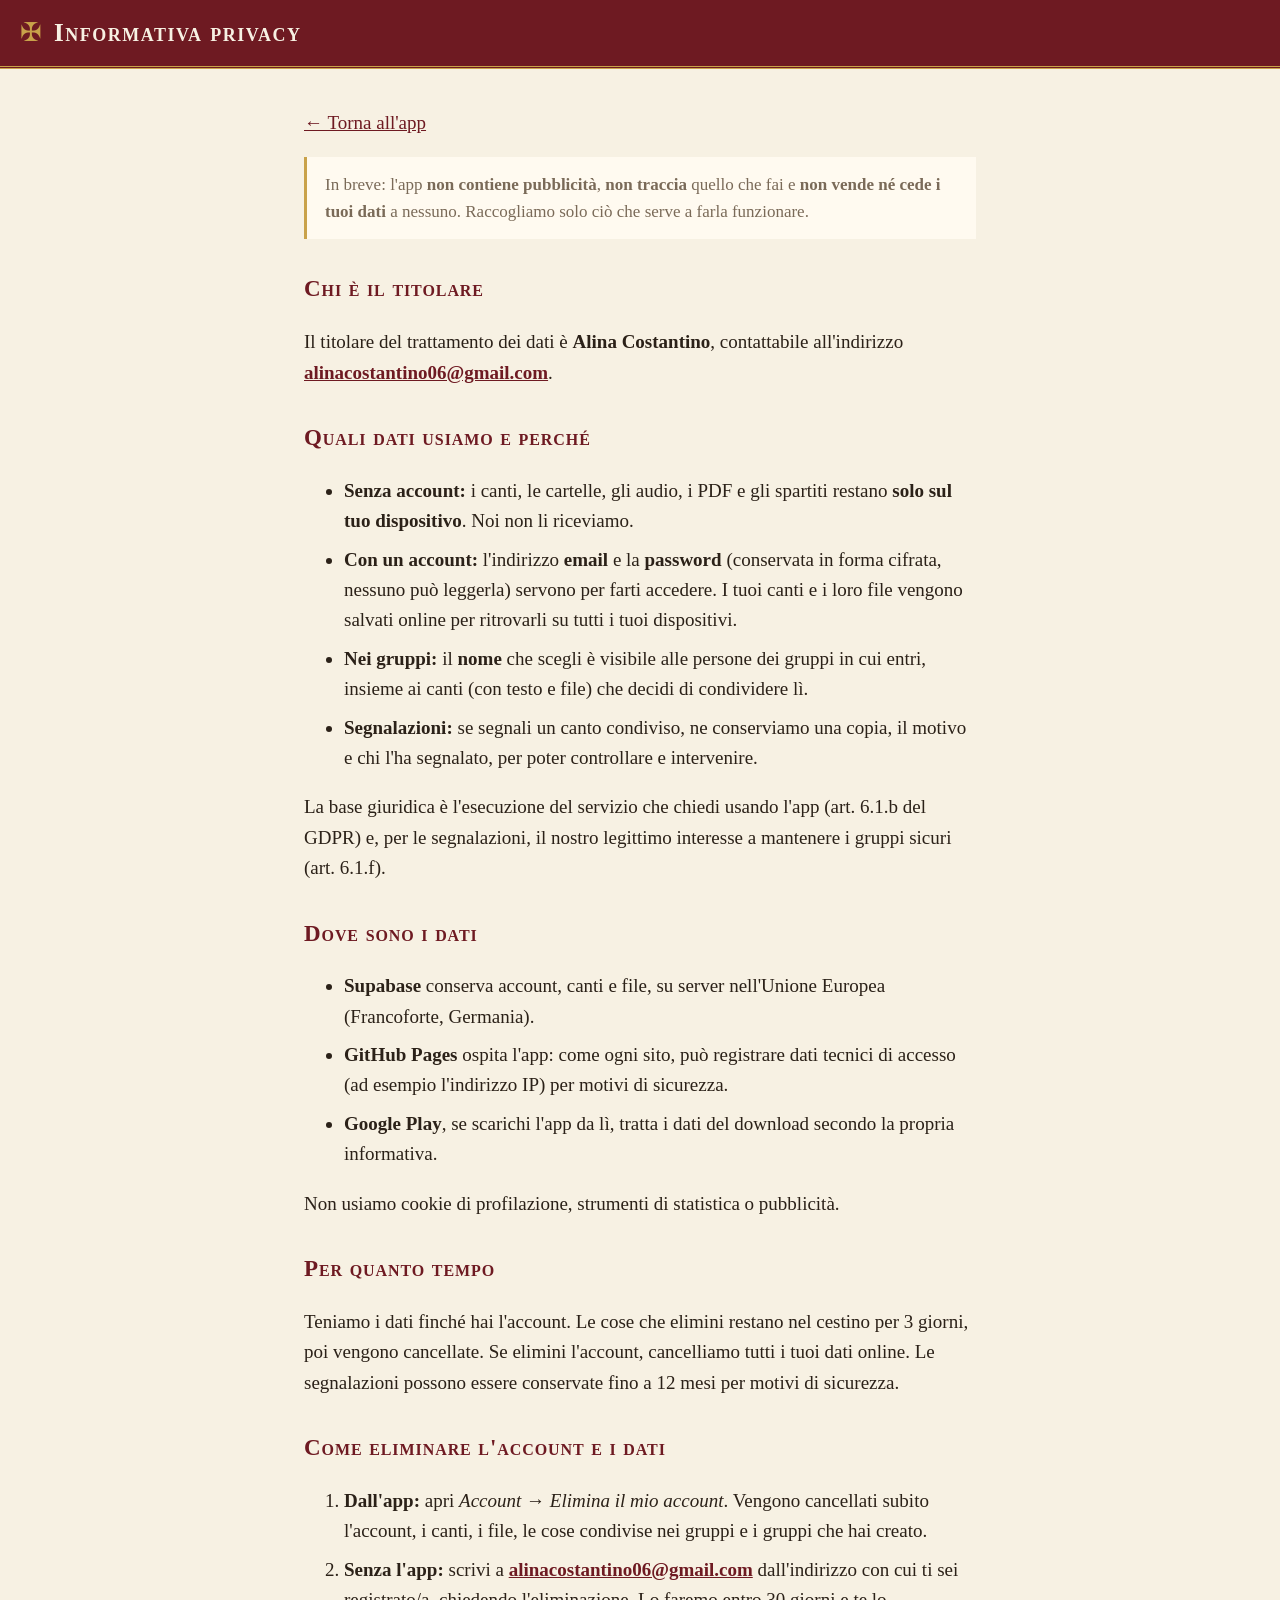
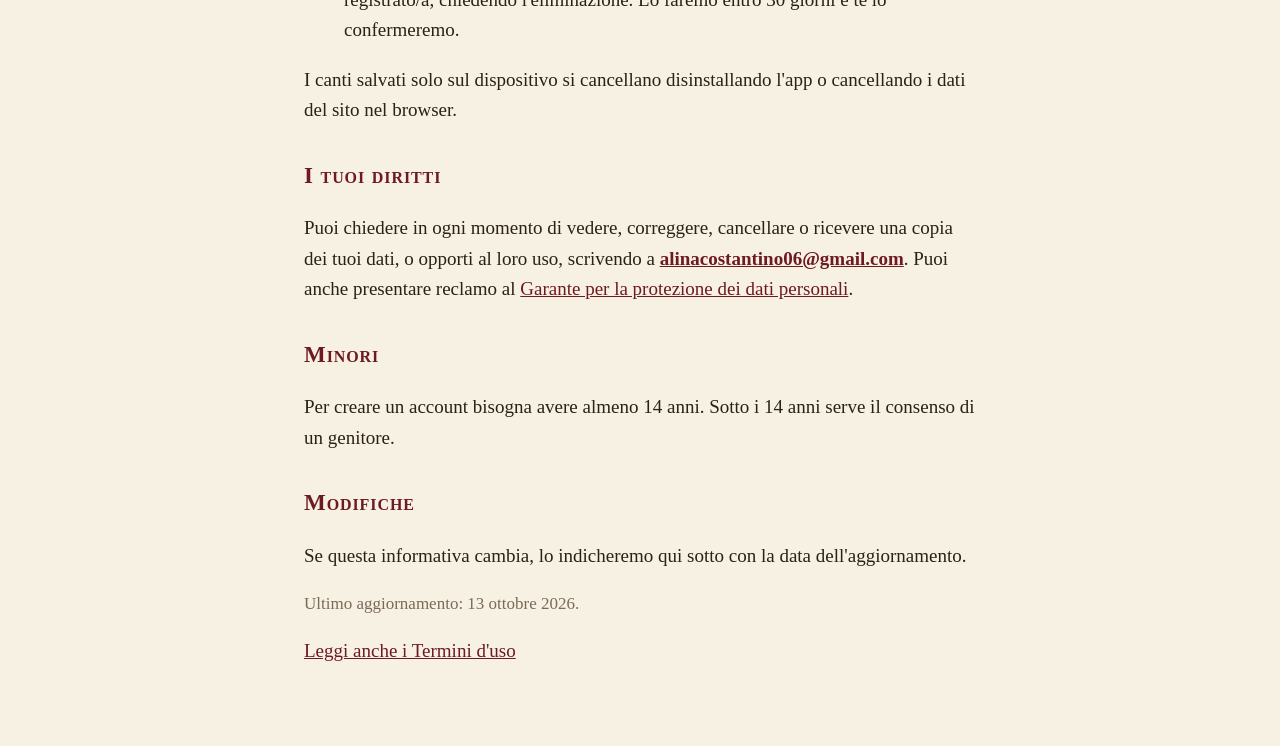
==== privacy.html @ ed324a47 "Add files via upload" ====
<!doctype html>
<html lang="it">
<head>
  <meta charset="utf-8">
  <meta name="viewport" content="width=device-width, initial-scale=1">
  <meta name="theme-color" content="#6e1a22">
  <title>Informativa privacy · Canta con noi</title>
  <link rel="icon" type="image/png" sizes="32x32" href="icons/favicon-32.png">
  <link rel="stylesheet" href="css/style.css">
</head>
<body class="pagina-documento">
  <header class="barra-alta">
    <span class="croce" aria-hidden="true">✠</span>
    <h1>Informativa privacy</h1>
  </header>

  <main class="documento">
    <p><a href="./">← Torna all'app</a></p>

    <!-- MODELLO: da far controllare a un professionista prima della pubblicazione.
 -->

    <p class="nota-cestino">
      In breve: l'app <strong>non contiene pubblicità</strong>, <strong>non traccia</strong> quello che fai
      e <strong>non vende né cede i tuoi dati</strong> a nessuno. Raccogliamo solo ciò che serve a farla funzionare.
    </p>

    <h2>Chi è il titolare</h2>
    <p>
      Il titolare del trattamento dei dati è <strong>Alina Costantino</strong>,
      contattabile all'indirizzo <strong><a href="mailto:alinacostantino06@gmail.com">alinacostantino06@gmail.com</a></strong>.
    </p>

    <h2>Quali dati usiamo e perché</h2>
    <ul>
      <li><strong>Senza account:</strong> i canti, le cartelle, gli audio, i PDF e gli spartiti restano
        <strong>solo sul tuo dispositivo</strong>. Noi non li riceviamo.</li>
      <li><strong>Con un account:</strong> l'indirizzo <strong>email</strong> e la <strong>password</strong>
        (conservata in forma cifrata, nessuno può leggerla) servono per farti accedere. I tuoi canti e i loro file
        vengono salvati online per ritrovarli su tutti i tuoi dispositivi.</li>
      <li><strong>Nei gruppi:</strong> il <strong>nome</strong> che scegli è visibile alle persone dei gruppi in cui entri,
        insieme ai canti (con testo e file) che decidi di condividere lì.</li>
      <li><strong>Segnalazioni:</strong> se segnali un canto condiviso, ne conserviamo una copia, il motivo e chi l'ha
        segnalato, per poter controllare e intervenire.</li>
    </ul>
    <p>
      La base giuridica è l'esecuzione del servizio che chiedi usando l'app (art. 6.1.b del GDPR) e, per le
      segnalazioni, il nostro legittimo interesse a mantenere i gruppi sicuri (art. 6.1.f).
    </p>

    <h2>Dove sono i dati</h2>
    <ul>
      <li><strong>Supabase</strong> conserva account, canti e file, su server nell'Unione Europea (Francoforte, Germania).</li>
      <li><strong>GitHub Pages</strong> ospita l'app: come ogni sito, può registrare dati tecnici di accesso
        (ad esempio l'indirizzo IP) per motivi di sicurezza.</li>
      <li><strong>Google Play</strong>, se scarichi l'app da lì, tratta i dati del download secondo la propria informativa.</li>
    </ul>
    <p>Non usiamo cookie di profilazione, strumenti di statistica o pubblicità.</p>

    <h2>Per quanto tempo</h2>
    <p>
      Teniamo i dati finché hai l'account. Le cose che elimini restano nel cestino per 3 giorni, poi vengono
      cancellate. Se elimini l'account, cancelliamo tutti i tuoi dati online. Le segnalazioni possono essere
      conservate fino a 12 mesi per motivi di sicurezza.
    </p>

    <h2 id="elimina">Come eliminare l'account e i dati</h2>
    <ol>
      <li><strong>Dall'app:</strong> apri <em>Account</em> → <em>Elimina il mio account</em>. Vengono cancellati subito
        l'account, i canti, i file, le cose condivise nei gruppi e i gruppi che hai creato.</li>
      <li><strong>Senza l'app:</strong> scrivi a <strong><a href="mailto:alinacostantino06@gmail.com">alinacostantino06@gmail.com</a></strong> dall'indirizzo con cui ti sei
        registrato/a, chiedendo l'eliminazione. Lo faremo entro 30 giorni e te lo confermeremo.</li>
    </ol>
    <p>I canti salvati solo sul dispositivo si cancellano disinstallando l'app o cancellando i dati del sito nel browser.</p>

    <h2>I tuoi diritti</h2>
    <p>
      Puoi chiedere in ogni momento di vedere, correggere, cancellare o ricevere una copia dei tuoi dati, o
      opporti al loro uso, scrivendo a <strong><a href="mailto:alinacostantino06@gmail.com">alinacostantino06@gmail.com</a></strong>. Puoi anche presentare reclamo al
      <a href="https://www.garanteprivacy.it" target="_blank" rel="noopener">Garante per la protezione dei dati personali</a>.
    </p>

    <h2>Minori</h2>
    <p>
      Per creare un account bisogna avere almeno 14 anni. Sotto i 14 anni serve il consenso di un genitore.
    </p>

    <h2>Modifiche</h2>
    <p>Se questa informativa cambia, lo indicheremo qui sotto con la data dell'aggiornamento.</p>
    <p class="dettaglio">Ultimo aggiornamento: 13 ottobre 2026.</p>

    <p><a href="termini.html">Leggi anche i Termini d'uso</a></p>
  </main>
</body>
</html>
---- css/style.css ----
/* =========================================================
   Stile "libretto liturgico": carta avorio, bordeaux e oro,
   caratteri con grazie come in un libro.
   ========================================================= */

/* ---------- Colori e misure di base (modificabili qui) ---------- */
:root {
  --carta: #f7f1e3;        /* sfondo pagina */
  --carta-chiara: #fffaf0; /* campi del modulo */
  --inchiostro: #2b2118;   /* testo */
  --tenue: #7a6a58;        /* testi secondari */
  --bordeaux: #6e1a22;     /* barre e titoli */
  --oro: #c9a24a;          /* decorazioni */
  --rubrica: #a3242b;      /* accordi: il rosso dei libri liturgici */
  --filetto: #dccfb2;      /* linee sottili */
  --titoli: var(--bordeaux); /* titoli ed etichette */
  --pericolo: #a3242b;     /* pulsanti che cancellano */
  --altezza-nav: 74px;

  --font-libro: "Iowan Old Style", "Palatino Linotype", Palatino, "Book Antiqua", Georgia, serif;
  /* Carattere a spaziatura fissa: tiene gli accordi allineati sopra le sillabe */
  --font-canto: "Courier New", Courier, ui-monospace, monospace;

  font-size: 20px; /* testo grande: tutto il resto è in "rem" e scala da qui */
}

/* Tema scuro: si usa se lo sceglie l'interruttore (data-tema="scuro")
   oppure se il telefono è in modalità scura e non è stato scelto "chiaro". */
:root[data-tema="scuro"] {
  --carta: #1c1714;
  --carta-chiara: #26201b;
  --inchiostro: #efe6d6;
  --tenue: #a8998a;
  --bordeaux: #5a141b;
  --oro: #d9b45e;
  --rubrica: #e8a35a;
  --filetto: #3d332b;
  --titoli: var(--oro);
  --pericolo: #9b2c2c;
  color-scheme: dark;
}
@media (prefers-color-scheme: dark) {
  :root:not([data-tema="chiaro"]) {
    --carta: #1c1714;
    --carta-chiara: #26201b;
    --inchiostro: #efe6d6;
    --tenue: #a8998a;
    --bordeaux: #5a141b;
    --oro: #d9b45e;
    --rubrica: #e8a35a;
    --filetto: #3d332b;
    --titoli: var(--oro);
    --pericolo: #9b2c2c;
    color-scheme: dark;
  }
}

* { box-sizing: border-box; }

body {
  margin: 0;
  background: var(--carta);
  color: var(--inchiostro);
  font-family: var(--font-libro);
  line-height: 1.45;
  /* spazio per la barra in basso, così non copre l'ultimo canto */
  padding-bottom: calc(var(--altezza-nav) + env(safe-area-inset-bottom));
}

[hidden] { display: none !important; }

/* ---------- Barra in alto ---------- */
.barra-alta {
  position: sticky;
  top: 0;
  z-index: 10;
  display: flex;
  align-items: center;
  gap: 0.6rem;
  padding: 0.7rem 1rem;
  padding-top: calc(0.7rem + env(safe-area-inset-top));
  background: var(--bordeaux);
  color: #f7f1e3;
  border-bottom: 3px double var(--oro);
}
.croce {
  color: var(--oro);
  font-size: 1.3rem;
}
.barra-alta h1 {
  flex: 1;
  margin: 0;
  font-size: 1.25rem;
  font-weight: 600;
  font-variant: small-caps;
  letter-spacing: 0.06em;
  white-space: nowrap;
  overflow: hidden;
  text-overflow: ellipsis;
}
.btn-icona {
  width: 2.4rem;
  height: 2.4rem;
  border: 1px solid var(--oro);
  border-radius: 50%;
  background: transparent;
  color: var(--oro);
  font-family: var(--font-libro);
  font-size: 1.5rem;
  line-height: 1;
  cursor: pointer;
}
/* Quando c'è il pulsante "indietro", la croce si nasconde per fare spazio */
#btn-indietro:not([hidden]) + .croce { display: none; }

main {
  max-width: 760px;
  margin: 0 auto;
  padding: 1rem 1.2rem;
}

/* ---------- Elenco canti, come l'indice di un libretto ---------- */
.elenco {
  list-style: none;
  margin: 0;
  padding: 0;
}
.elenco .lettera {
  margin: 1.2rem 0 0.2rem;
  color: var(--titoli);
  font-size: 1.4rem;
  font-weight: 700;
  border-bottom: 1px solid var(--oro);
}
.elenco .lettera:first-child { margin-top: 0.2rem; }
.elenco button {
  display: flex;
  align-items: baseline;
  gap: 0.5rem;
  width: 100%;
  padding: 0.85rem 0.2rem;
  border: 0;
  border-bottom: 1px dotted var(--filetto);
  background: none;
  color: var(--inchiostro);
  font: inherit;
  font-size: 1.15rem;
  text-align: left;
  cursor: pointer;
}
.elenco button::after {
  content: "›";
  margin-left: auto;
  color: var(--oro);
  font-size: 1.3rem;
}
.vuoto {
  margin-top: 3rem;
  text-align: center;
  font-style: italic;
  color: var(--tenue);
}

/* ---------- Importazione da PDF ---------- */
.importa { text-align: center; }
.btn-pdf {
  display: inline-block;
  padding: 0.9rem 1.6rem;
  border: 2px solid var(--titoli);
  border-radius: 999px;
  color: var(--titoli);
  font-weight: 700;
  cursor: pointer;
}
.stato-pdf {
  margin: 0.6rem 0 0;
  font-size: 0.85rem;
  font-style: italic;
  color: var(--tenue);
}
.stato-pdf.errore { color: var(--rubrica); font-style: normal; }

.separatore {
  display: flex;
  align-items: center;
  gap: 0.8rem;
  margin: 1.4rem 0;
  color: var(--tenue);
  font-size: 0.8rem;
  font-variant: small-caps;
  letter-spacing: 0.05em;
}
.separatore::before,
.separatore::after {
  content: "";
  flex: 1;
  border-top: 1px solid var(--filetto);
}

/* ---------- Modulo di aggiunta ---------- */
.modulo label {
  display: block;
  margin-bottom: 1rem;
  color: var(--titoli);
  font-variant: small-caps;
  font-weight: 700;
  letter-spacing: 0.04em;
}
.modulo input,
.modulo select,
.modulo textarea {
  display: block;
  width: 100%;
  margin-top: 0.3rem;
  padding: 0.7rem;
  border: 1px solid var(--filetto);
  border-radius: 6px;
  background: var(--carta-chiara);
  color: var(--inchiostro);
  font: inherit;
  font-variant: normal;
  font-weight: normal;
  letter-spacing: normal;
}
.modulo textarea {
  font-family: var(--font-canto);
  font-size: 0.85rem;
}
.btn-grande {
  width: 100%;
  padding: 1rem;
  border: 0;
  border-radius: 6px;
  background: var(--bordeaux);
  color: #f7f1e3;
  font: inherit;
  font-weight: 700;
  font-variant: small-caps;
  letter-spacing: 0.06em;
  box-shadow: inset 0 0 0 2px var(--oro);
  cursor: pointer;
}

/* ---------- Visualizzazione canto ---------- */
.titolo-canto {
  margin: 0.4rem 0 0;
  color: var(--titoli);
  font-size: 1.5rem;
  font-variant: small-caps;
  letter-spacing: 0.04em;
  text-align: center;
}
.fregio {
  margin: 0.2rem 0 1rem;
  color: var(--oro);
  text-align: center;
}
/* Canto CON accordi: carattere a spaziatura fissa e righe che NON vanno a capo,
   altrimenti gli accordi perdono l'allineamento. Il carattere si adatta alla
   larghezza dello schermo e, se una riga è troppo lunga, si scorre di lato. */
.testo-canto.con-accordi {
  font-family: var(--font-canto);
  font-size: clamp(14px, 4.2vw, 1.1rem);
  line-height: 1.35;
  overflow-x: auto;
}
.con-accordi .riga { white-space: pre; min-height: 1.35em; }
/* Accordo + testo sotto restano uniti; tra una coppia e l'altra c'è respiro */
.con-accordi .coppia { margin-bottom: 0.45em; }
.con-accordi .stacco { height: 1em; }
.riga-accordi {
  color: var(--rubrica);
  font-weight: 700;
}

/* Canto SENZA accordi: testo centrato con il carattere del libretto */
.testo-canto.senza-accordi {
  font-family: var(--font-libro);
  font-size: 1.1rem;
  line-height: 1.6;
  text-align: center;
}
.senza-accordi .riga { white-space: pre-line; }
.senza-accordi .stacco { height: 1.1em; }

/* Avviso nel modulo: accordi trovati o no */
.info-accordi {
  margin: -0.6rem 0 1rem;
  color: var(--tenue);
  font-size: 0.85rem;
  font-style: italic;
}

/* ---------- Barra di navigazione in basso ---------- */
.barra-bassa {
  position: fixed;
  left: 0;
  right: 0;
  bottom: 0;
  display: flex;
  height: calc(var(--altezza-nav) + env(safe-area-inset-bottom));
  padding-bottom: env(safe-area-inset-bottom);
  background: var(--bordeaux);
  border-top: 3px double var(--oro);
}
.barra-bassa button {
  flex: 1;
  display: flex;
  flex-direction: column;
  align-items: center;
  justify-content: center;
  gap: 0.1rem;
  border: 0;
  background: none;
  color: rgba(247, 241, 227, 0.65);
  font: inherit;
  cursor: pointer;
}
.barra-bassa b {
  font-size: 1.4rem;
  font-weight: normal;
  line-height: 1;
}
.barra-bassa span {
  font-size: 0.8rem;
  font-variant: small-caps;
  letter-spacing: 0.05em;
}
.barra-bassa .attivo {
  color: var(--oro);
  font-weight: 700;
}

/* ---------- Cartelle ---------- */
.elenco .voce-cartella { font-weight: 700; }
.elenco .voce-cartella::before { content: "📁"; }
#elenco-cartelle:not(:empty) { margin-bottom: 0.8rem; }

.comandi {
  display: flex;
  flex-wrap: wrap;
  gap: 0.5rem;
  margin-bottom: 1rem;
}

/* Pulsante secondario, piccolo e con il bordo */
.btn-piccolo {
  display: inline-block;
  padding: 0.5rem 0.9rem;
  border: 1px solid var(--filetto);
  border-radius: 999px;
  background: var(--carta-chiara);
  color: var(--inchiostro);
  font: inherit;
  font-size: 0.85rem;
  cursor: pointer;
}
.btn-tratteggiato {
  display: block;
  width: 100%;
  margin-top: 1.4rem;
  padding: 0.9rem;
  border: 2px dashed var(--filetto);
  border-radius: 6px;
  background: none;
  color: var(--tenue);
  font: inherit;
  cursor: pointer;
}

/* ---------- File allegati (audio e PDF) ---------- */
.allegati {
  list-style: none;
  margin: 0 0 0.6rem;
  padding: 0;
}
.allegato {
  margin-bottom: 0.5rem;
  padding: 0.6rem 0.7rem;
  border: 1px solid var(--filetto);
  border-radius: 6px;
  background: var(--carta-chiara);
}
.allegato-riga {
  display: flex;
  align-items: center;
  gap: 0.4rem;
}
.allegato-nome {
  flex: 1;
  min-width: 0;
  overflow-wrap: anywhere;
  color: var(--inchiostro);
  font-size: 0.95rem;
}
a.allegato-nome { color: var(--titoli); font-weight: 700; }
.btn-mini {
  flex: none;
  width: 2.1rem;
  height: 2.1rem;
  border: 1px solid var(--filetto);
  border-radius: 50%;
  background: var(--carta);
  color: var(--inchiostro);
  font-size: 0.85rem;
  cursor: pointer;
}
.allegato audio {
  display: block;
  width: 100%;
  margin-top: 0.5rem;
}
#schermata-canto > .btn-piccolo { margin-bottom: 1.2rem; }

/* Nel modulo i "label" sono titoli dei campi: quelli usati come pulsanti tornano normali */
.modulo label.btn-piccolo {
  display: inline-block;
  margin: 0;
  color: var(--inchiostro);
  font-variant: normal;
  font-weight: normal;
  letter-spacing: normal;
}
.campo { margin-bottom: 1.2rem; }
.etichetta {
  display: block;
  margin-bottom: 0.4rem;
  color: var(--titoli);
  font-variant: small-caps;
  font-weight: 700;
  letter-spacing: 0.04em;
}

/* ---------- Finestrella per i nomi ---------- */
.dialogo {
  width: min(92vw, 420px);
  padding: 1.2rem;
  border: 1px solid var(--oro);
  border-radius: 10px;
  background: var(--carta);
  color: var(--inchiostro);
}
.dialogo::backdrop { background: rgba(20, 10, 5, 0.55); }
.dialogo p {
  margin: 0 0 0.7rem;
  font-weight: 700;
}
.dialogo input {
  width: 100%;
  padding: 0.7rem;
  border: 1px solid var(--filetto);
  border-radius: 6px;
  background: var(--carta-chiara);
  color: var(--inchiostro);
  font: inherit;
}
.dialogo-azioni {
  display: flex;
  flex-direction: row-reverse; /* OK a destra, anche se nel codice viene prima */
  gap: 0.6rem;
  margin-top: 1rem;
}
.dialogo-azioni .btn-grande { width: auto; padding: 0.6rem 1.4rem; }

/* ---------- Cestino ---------- */
.nota-cestino {
  margin: 0 0 1rem;
  padding: 0.7rem 0.9rem;
  border-left: 3px solid var(--oro);
  background: var(--carta-chiara);
  color: var(--tenue);
  font-size: 0.85rem;
}
.voce-cestino .dettaglio {
  margin-top: 0.15rem;
  color: var(--tenue);
  font-size: 0.8rem;
}
.voce-cestino .scadenza { font-style: italic; }
.azioni-cestino {
  margin: 0.7rem 0 0;
  align-items: center;
}
.azioni-cestino .btn-grande {
  width: auto;
  padding: 0.55rem 1.1rem;
}

/* Pulsante per le azioni che cancellano */
.btn-grande.pericolo {
  background: var(--pericolo);
  box-shadow: none;
}

/* ---------- Finestrella con più scelte ---------- */
.scelta-opzioni {
  display: flex;
  flex-direction: column;
  gap: 0.6rem;
}
.scelta-opzioni .btn-grande { font-variant: normal; letter-spacing: normal; }

/* ---------- Avviso a comparsa ---------- */
.avviso {
  position: fixed;
  left: 50%;
  bottom: calc(var(--altezza-nav) + env(safe-area-inset-bottom) + 0.8rem);
  z-index: 20;
  transform: translateX(-50%);
  width: max-content;
  max-width: calc(100vw - 2rem);
  padding: 0.7rem 1.1rem;
  border: 1px solid var(--oro);
  border-radius: 8px;
  background: var(--inchiostro);
  color: var(--carta);
  font-size: 0.85rem;
  box-shadow: 0 4px 14px rgba(0, 0, 0, 0.25);
}

/* Comandi in fondo alla pagina del canto, separati da un filetto */
.comandi-fondo {
  justify-content: center;
  margin-top: 2rem;
  padding-top: 1rem;
  border-top: 1px solid var(--filetto);
}

/* ---------- Pagina iniziale ---------- */
/* Copre tutto lo schermo (anche le barre); resta rossa sia nel tema chiaro che scuro */
.pagina-iniziale {
  position: fixed;
  inset: 0;
  z-index: 100;
  display: flex;
  flex-direction: column;
  align-items: center;
  justify-content: center;
  gap: 3rem;
  padding: 2rem 1rem;
  background: radial-gradient(circle at 50% 42%, #8f2530 0%, #6e1a22 55%, #4f1118 100%);
  transition: opacity 0.5s ease, visibility 0.5s;
}
/* Quando si entra nell'app la pagina sfuma via */
.pagina-iniziale.chiusa {
  opacity: 0;
  visibility: hidden;
}
.croce-grande {
  color: #d9b45e;
  font-size: min(42vw, 13rem);
  line-height: 1;
  text-shadow: 0 4px 24px rgba(0, 0, 0, 0.35);
}
.btn-entra {
  padding: 1rem 2.6rem;
  border: 2px solid #d9b45e;
  border-radius: 999px;
  background: rgba(0, 0, 0, 0.12);
  color: #f7f1e3;
  font-family: var(--font-libro);
  font-size: 1.3rem;
  font-weight: 700;
  font-variant: small-caps;
  letter-spacing: 0.08em;
  cursor: pointer;
}
.btn-entra:active { background: rgba(0, 0, 0, 0.25); }
.btn-installa {
  margin-top: -1.8rem;
  padding: 0.6rem 1.4rem;
  border: 1px solid rgba(217, 180, 94, 0.6);
  border-radius: 999px;
  background: none;
  color: #e9d9b4;
  font-family: var(--font-libro);
  font-size: 0.95rem;
  cursor: pointer;
}
.dialogo p { white-space: pre-line; }

/* ---------- Pulsanti A− / A+ per la grandezza del testo ---------- */
.zoom-testo {
  display: flex;
  align-items: center;
  gap: 0.4rem;
  margin-left: auto; /* a destra, sulla stessa riga di "Aggiungi audio" */
}
.zoom-testo .btn-mini {
  width: 2.5rem;
  height: 2.5rem;
  font-family: var(--font-libro);
  font-size: 0.85rem;
  font-weight: 700;
}
.zoom-testo .btn-mini.grande { font-size: 1.1rem; }
.zoom-testo .btn-mini:disabled { opacity: 0.35; cursor: default; }
#valore-zoom {
  min-width: 3em;
  color: var(--tenue);
  font-size: 0.8rem;
  text-align: center;
}

/* ---------- Account ---------- */
.altre-azioni {
  display: flex;
  flex-direction: column;
  align-items: center;
  gap: 0.6rem;
  margin-top: 1rem;
}
.btn-link {
  border: 0;
  background: none;
  color: var(--tenue);
  font: inherit;
  font-size: 0.85rem;
  text-decoration: underline;
  cursor: pointer;
}
#account-messaggio { margin: 0 0 1rem; text-align: center; }

.scheda-account {
  display: flex;
  align-items: center;
  gap: 0.9rem;
  margin-bottom: 1rem;
  padding: 1rem;
  border: 1px solid var(--filetto);
  border-radius: 8px;
  background: var(--carta-chiara);
}
.scheda-account p { margin: 0; overflow-wrap: anywhere; }
.icona-account {
  flex: none;
  display: grid;
  place-items: center;
  width: 3rem;
  height: 3rem;
  border-radius: 50%;
  background: var(--bordeaux);
  color: var(--oro);
  font-size: 1.5rem;
}
.stato-sync {
  margin: 0 0 1.2rem;
  padding: 0.7rem 0.9rem;
  border-left: 3px solid var(--oro);
  background: var(--carta-chiara);
  font-size: 0.9rem;
}
.stato-sync.errore { border-left-color: var(--pericolo); }

/* Pallino sull'icona "Account": verde = tutto salvato, giallo = in corso,
   grigio = offline, rosso = problema */
.barra-bassa b { position: relative; }
.pallino {
  position: absolute;
  top: -0.1rem;
  right: -0.45rem;
  width: 0.55rem;
  height: 0.55rem;
  border: 1.5px solid var(--bordeaux);
  border-radius: 50%;
  background: #6bbf59;
}
.pallino.inCorso { background: #e8c35a; }
.pallino.offline { background: #9a948c; }
.pallino.errore { background: #e0533f; }

/* Con quattro voci nella barra in basso le scritte stanno su una riga sola */
.barra-bassa span {
  font-size: clamp(0.62rem, 3.4vw, 0.8rem);
  letter-spacing: 0.02em;
  white-space: nowrap;
}

/* ---------- Spartiti ---------- */
.pulsanti-importa {
  display: flex;
  flex-wrap: wrap;
  justify-content: center;
  gap: 0.6rem;
}

/* Lo spartito sta su un "foglio" bianco (anche nel tema scuro, per leggere bene le note).
   Se è ingrandito con A+ si scorre di lato. */
.spartiti { overflow-x: auto; }
.spartiti:empty { display: none; }
.spartito {
  width: max-content;
  min-width: 100%;
  margin-bottom: 1.2rem;
}
.spartito canvas,
.spartito img {
  display: block;
  max-width: none;
  margin: 0 auto 0.6rem;
  border: 1px solid var(--filetto);
  border-radius: 4px;
  background: #fff;
  box-shadow: 0 2px 10px rgba(0, 0, 0, 0.12);
}
.spartito .dettaglio { color: var(--tenue); font-style: italic; }

/* ---------- Accesso sulla pagina iniziale ---------- */
/* La pagina si può scorrere (sul telefono la tastiera ne copre una parte):
   i margini automatici la tengono centrata quando c'è spazio */
.pagina-iniziale {
  justify-content: flex-start;
  overflow-y: auto;
}
.pagina-iniziale::before,
.pagina-iniziale::after {
  content: "";
  margin: auto; /* due "molle" invisibili sopra e sotto */
}
.pagina-iniziale.con-accesso { gap: 1.2rem; }
.pagina-iniziale.con-accesso .croce-grande { font-size: min(22vw, 6rem); }

.iniziale-blocco {
  display: flex;
  flex-direction: column;
  align-items: center;
  gap: 0.9rem;
}
.iniziale-nota {
  margin: 0;
  color: #e9d9b4;
  font-size: 0.85rem;
  text-align: center;
  overflow-wrap: anywhere;
}

.accesso-iniziale {
  display: flex;
  flex-direction: column;
  gap: 0.8rem;
  width: min(100%, 22rem);
}
.titolo-iniziale {
  margin: 0;
  color: #f7f1e3;
  font-size: 1.6rem;
  font-variant: small-caps;
  letter-spacing: 0.08em;
  text-align: center;
}
.accesso-iniziale label {
  display: flex;
  flex-direction: column;
  gap: 0.3rem;
  color: #d9b45e;
  font-size: 0.8rem;
  font-variant: small-caps;
  font-weight: 700;
  letter-spacing: 0.06em;
}
.accesso-iniziale input {
  padding: 0.75rem 0.9rem;
  border: 1.5px solid rgba(217, 180, 94, 0.7);
  border-radius: 8px;
  background: #fffaf0;
  color: #2b2118;
  font: inherit;
  font-size: 1rem;
  font-variant: normal;
  font-weight: normal;
  letter-spacing: normal;
}
.accesso-iniziale input:focus { outline: 3px solid rgba(217, 180, 94, 0.5); outline-offset: 1px; }
.accesso-iniziale .btn-entra { margin-top: 0.4rem; }
.accesso-iniziale .btn-installa { margin-top: 0; }
.accesso-iniziale button:disabled { opacity: 0.6; }

.messaggio-iniziale {
  margin: 0;
  padding: 0.7rem 0.9rem;
  border-radius: 8px;
  background: rgba(255, 250, 240, 0.95);
  color: #2b2118;
  font-size: 0.85rem;
  line-height: 1.4;
}
.messaggio-iniziale.errore { border-left: 4px solid #e0533f; }

.link-iniziali {
  display: flex;
  flex-wrap: wrap;
  justify-content: center;
  gap: 0.4rem 1.2rem;
}
.btn-link-chiaro {
  border: 0;
  background: none;
  color: #e9d9b4;
  font: inherit;
  font-size: 0.85rem;
  text-decoration: underline;
  cursor: pointer;
}
#account-fuori .btn-grande { margin-top: 0.4rem; }

/* ---------- Gruppi e chat ---------- */
.elenco .voce-gruppo { font-weight: 700; }
.elenco .voce-gruppo::before { content: "✉\FE0E"; color: var(--oro); }
.voce-gruppo .nuovi {
  padding: 0.1rem 0.55rem;
  border-radius: 999px;
  background: var(--rubrica);
  color: #fff;
  font-size: 0.7rem;
  font-weight: 700;
}
#elenco-gruppi:not(:empty) { margin-bottom: 1.2rem; }
#btn-entra-gruppo { margin-top: 0.8rem; }

.testa-chat {
  display: flex;
  flex-wrap: wrap;
  align-items: center;
  gap: 0.5rem;
  margin-bottom: 0.8rem;
  color: var(--tenue);
  font-size: 0.85rem;
}
.testa-chat span { flex: 1; min-width: 8rem; }
.testa-chat strong { color: var(--titoli); letter-spacing: 0.12em; }

.chat {
  list-style: none;
  margin: 0;
  padding: 0;
  display: flex;
  flex-direction: column;
  gap: 0.7rem;
}
.giorno-chat {
  align-self: center;
  margin-top: 0.5rem;
  padding: 0.2rem 0.8rem;
  border-radius: 999px;
  background: var(--carta-chiara);
  color: var(--tenue);
  font-size: 0.75rem;
}
.messaggio {
  align-self: flex-start;
  max-width: 88%;
  padding: 0.6rem 0.75rem;
  border: 1px solid var(--filetto);
  border-radius: 4px 14px 14px 14px;
  background: var(--carta-chiara);
}
.messaggio.mio {
  align-self: flex-end;
  border-radius: 14px 4px 14px 14px;
  border-color: var(--oro);
}
.messaggio .autore {
  color: var(--titoli);
  font-size: 0.75rem;
  font-weight: 700;
}
.testo-messaggio {
  margin: 0.25rem 0 0.4rem;
  white-space: pre-wrap;
  overflow-wrap: anywhere;
}
.scheda-canto {
  margin-top: 0.35rem;
  padding: 0.55rem 0.65rem;
  border-left: 3px solid var(--oro);
  border-radius: 4px;
  background: var(--carta);
}
.titolo-condiviso { font-weight: 700; overflow-wrap: anywhere; }
.scheda-canto .dettaglio { color: var(--tenue); font-size: 0.78rem; }
.azioni-chat {
  display: flex;
  flex-wrap: wrap;
  align-items: center;
  gap: 0.4rem;
  margin-top: 0.5rem;
}
.azioni-chat .btn-piccolo { padding: 0.4rem 0.75rem; font-size: 0.8rem; }
.azioni-chat .salva { border-color: var(--oro); font-weight: 700; }

/* Il pulsante per condividere resta sempre visibile sopra la barra in basso */
.barra-chat {
  position: sticky;
  bottom: calc(var(--altezza-nav) + env(safe-area-inset-bottom) + 0.6rem);
  margin-top: 1rem;
  padding-top: 0.4rem;
}
.barra-chat .btn-grande { box-shadow: inset 0 0 0 2px var(--oro), 0 4px 14px rgba(0, 0, 0, 0.25); }

/* Pallino "canti nuovi" sulla voce Gruppi */
.pallino.nuovo { background: #f0b429; }

/* Finestrelle più alte (scelta di un canto, lettura) */
.dialogo-alto { max-height: 85vh; }
.dialogo-alto[open] { display: flex; flex-direction: column; }
.dialogo input[type="search"] { margin-bottom: 0.6rem; }
.lista-scelta {
  flex: 1;
  min-height: 6rem;
  margin: 0;
  padding: 0;
  overflow-y: auto;
  list-style: none;
}
.lista-scelta button {
  display: flex;
  justify-content: space-between;
  gap: 0.5rem;
  width: 100%;
  padding: 0.7rem 0.3rem;
  border: 0;
  border-bottom: 1px dotted var(--filetto);
  background: none;
  color: var(--inchiostro);
  font: inherit;
  text-align: left;
  cursor: pointer;
}
.lista-scelta .dettaglio { flex: none; color: var(--tenue); font-size: 0.75rem; }
.anteprima-testo {
  flex: 1;
  margin: 0;
  overflow: auto;
  font-family: var(--font-canto);
  font-size: 0.8rem;
  line-height: 1.4;
  white-space: pre;
}

/* I due moduli (Accedi / Crea un account) hanno la stessa impaginazione */
.accesso-iniziale form {
  display: flex;
  flex-direction: column;
  gap: 0.8rem;
}
.accesso-iniziale input::placeholder { color: #9a8b78; font-size: 0.85rem; }

/* ---------- Pagine "Informativa privacy" e "Termini d'uso" ---------- */
.pagina-documento { padding-bottom: 2rem; }
.documento {
  max-width: 720px;
  font-size: 0.95rem;
  line-height: 1.6;
}
.documento h2 {
  margin: 1.6rem 0 0.4rem;
  color: var(--titoli);
  font-size: 1.15rem;
  font-variant: small-caps;
  letter-spacing: 0.04em;
}
.documento a { color: var(--titoli); }
.documento li { margin-bottom: 0.4rem; }
.documento .dettaglio { color: var(--tenue); font-size: 0.85rem; }

/* Link a privacy e termini nelle pagine di accesso e Account */
.link-legali {
  margin: 0.2rem 0 0;
  color: #e9d9b4;
  font-size: 0.75rem;
  text-align: center;
}
.link-legali a { color: #f7f1e3; }
.link-account { text-align: center; font-size: 0.85rem; }
.link-account a { color: var(--titoli); }
.zona-pericolo {
  margin-top: 2.2rem;
  padding-top: 1rem;
  border-top: 1px solid var(--filetto);
}
.zona-pericolo .btn-piccolo { color: var(--pericolo); border-color: var(--pericolo); }
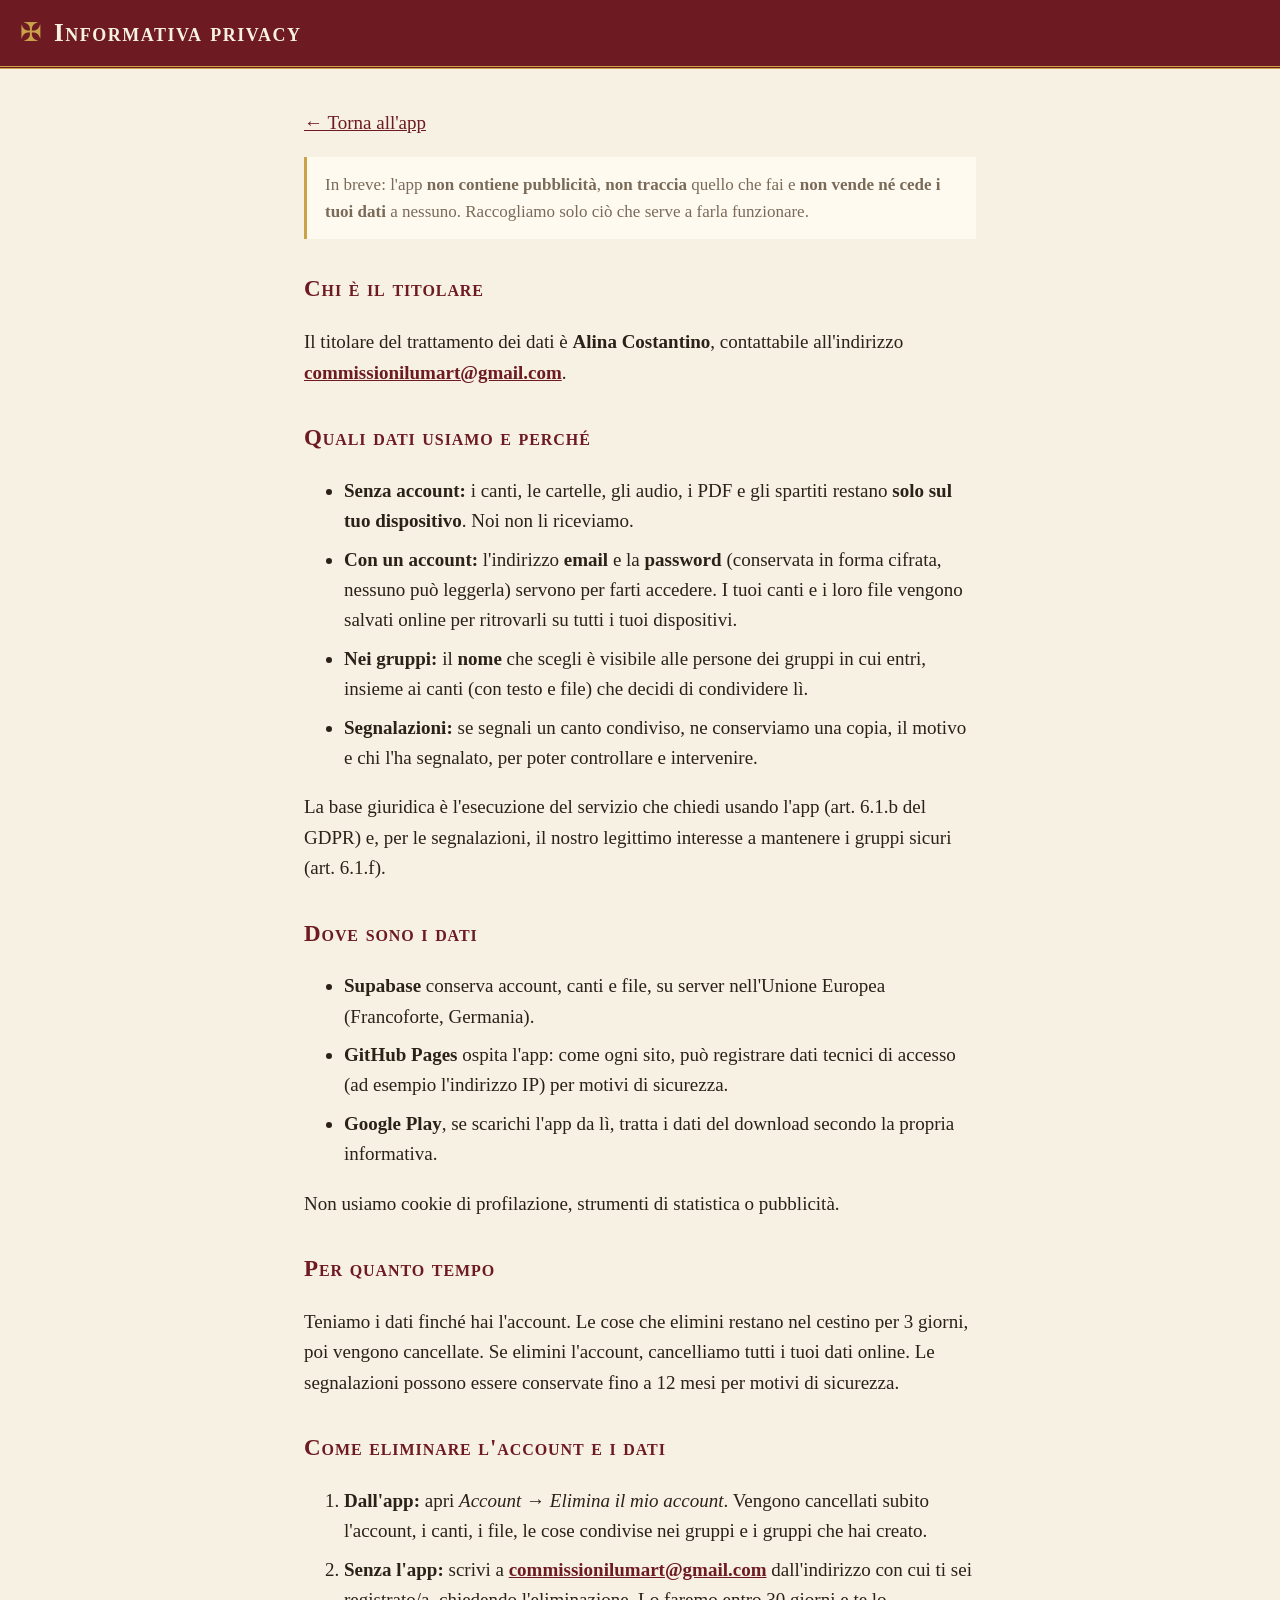
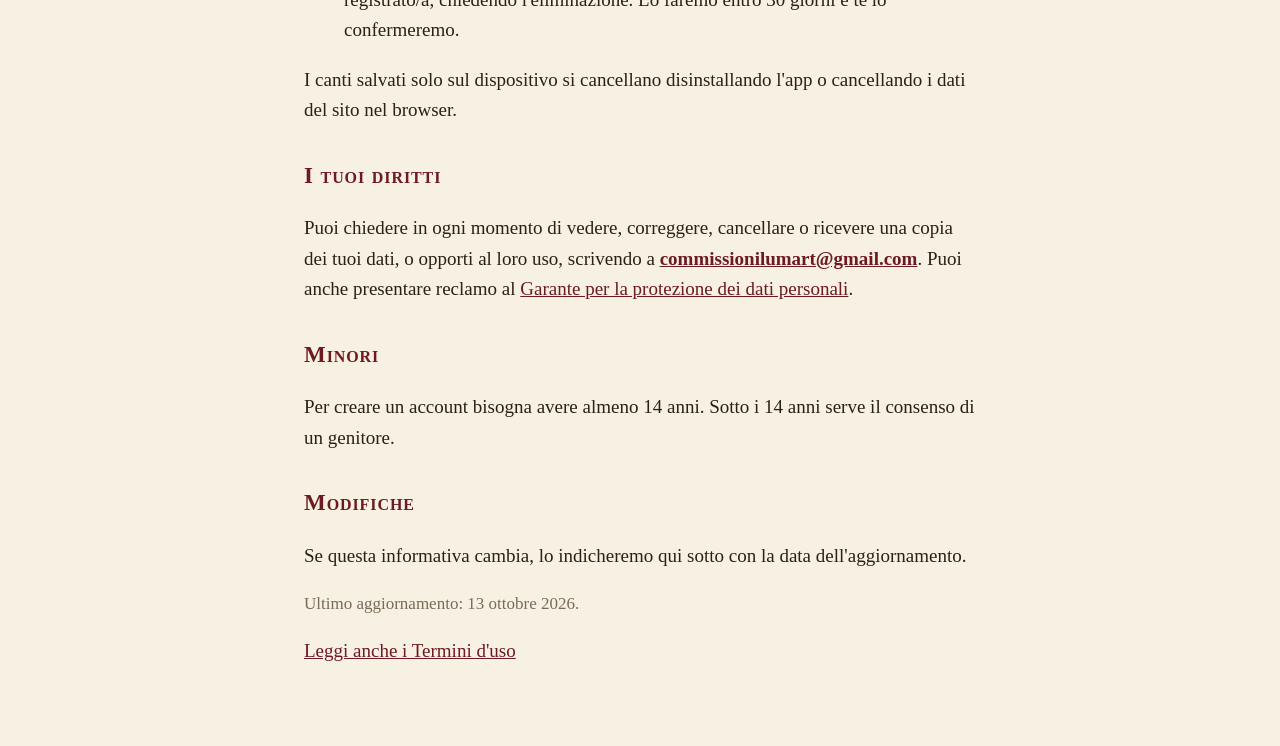
==== commit 1a98271c: "Add files via upload" ====
--- a/privacy.html
+++ b/privacy.html
@@ -28,7 +28,7 @@
     <h2>Chi è il titolare</h2>
     <p>
       Il titolare del trattamento dei dati è <strong>Alina Costantino</strong>,
-      contattabile all'indirizzo <strong><a href="mailto:alinacostantino06@gmail.com">alinacostantino06@gmail.com</a></strong>.
+      contattabile all'indirizzo <strong><a href="mailto:commissionilumart@gmail.com">commissionilumart@gmail.com</a></strong>.
     </p>
 
     <h2>Quali dati usiamo e perché</h2>
@@ -68,7 +68,7 @@
     <ol>
       <li><strong>Dall'app:</strong> apri <em>Account</em> → <em>Elimina il mio account</em>. Vengono cancellati subito
         l'account, i canti, i file, le cose condivise nei gruppi e i gruppi che hai creato.</li>
-      <li><strong>Senza l'app:</strong> scrivi a <strong><a href="mailto:alinacostantino06@gmail.com">alinacostantino06@gmail.com</a></strong> dall'indirizzo con cui ti sei
+      <li><strong>Senza l'app:</strong> scrivi a <strong><a href="mailto:commissionilumart@gmail.com">commissionilumart@gmail.com</a></strong> dall'indirizzo con cui ti sei
         registrato/a, chiedendo l'eliminazione. Lo faremo entro 30 giorni e te lo confermeremo.</li>
     </ol>
     <p>I canti salvati solo sul dispositivo si cancellano disinstallando l'app o cancellando i dati del sito nel browser.</p>
@@ -76,7 +76,7 @@
     <h2>I tuoi diritti</h2>
     <p>
       Puoi chiedere in ogni momento di vedere, correggere, cancellare o ricevere una copia dei tuoi dati, o
-      opporti al loro uso, scrivendo a <strong><a href="mailto:alinacostantino06@gmail.com">alinacostantino06@gmail.com</a></strong>. Puoi anche presentare reclamo al
+      opporti al loro uso, scrivendo a <strong><a href="mailto:commissionilumart@gmail.com">commissionilumart@gmail.com</a></strong>. Puoi anche presentare reclamo al
       <a href="https://www.garanteprivacy.it" target="_blank" rel="noopener">Garante per la protezione dei dati personali</a>.
     </p>
 
--- a/css/style.css
+++ b/css/style.css
@@ -979,3 +979,188 @@
   border-top: 1px solid var(--filetto);
 }
 .zona-pericolo .btn-piccolo { color: var(--pericolo); border-color: var(--pericolo); }
+
+/* ---------- Versione Coro ---------- */
+.coro-stato {
+  margin-bottom: 0.9rem;
+  padding: 0.7rem 0.9rem;
+  border: 1px solid var(--oro);
+  border-radius: 8px;
+  background: var(--carta-chiara);
+  font-size: 0.9rem;
+}
+.coro-stato p { margin: 0 0 0.5rem; }
+.coro-stato .btn-grande { margin-top: 0.3rem; }
+.coro-stato .dettaglio { color: var(--tenue); font-size: 0.8rem; margin: 0; }
+
+.avvisi { list-style: none; margin: 0 0 0.6rem; padding: 0; }
+.avviso-coro {
+  margin-bottom: 0.5rem;
+  padding: 0.6rem 0.8rem;
+  border-left: 4px solid var(--rubrica);
+  border-radius: 4px;
+  background: var(--carta-chiara);
+}
+.avviso-coro .autore {
+  display: flex;
+  align-items: center;
+  justify-content: space-between;
+  color: var(--titoli);
+  font-size: 0.75rem;
+  font-weight: 700;
+}
+.avviso-coro p { margin: 0.2rem 0 0; white-space: pre-wrap; }
+#btn-nuovo-avviso { margin-bottom: 0.8rem; }
+
+.schede {
+  display: flex;
+  gap: 0.3rem;
+  margin: 0.4rem 0 1rem;
+  border-bottom: 2px solid var(--filetto);
+}
+.schede button {
+  flex: 1;
+  padding: 0.6rem 0.2rem;
+  border: 0;
+  border-bottom: 3px solid transparent;
+  margin-bottom: -2px;
+  background: none;
+  color: var(--tenue);
+  font: inherit;
+  font-size: 0.85rem;
+  cursor: pointer;
+}
+.schede button.attiva { color: var(--titoli); border-bottom-color: var(--oro); font-weight: 700; }
+
+.nome-libretto {
+  border: 0;
+  background: none;
+  padding: 0;
+  font: inherit;
+  text-align: left;
+  cursor: pointer;
+}
+.nome-libretto .dettaglio { color: var(--tenue); font-size: 0.75rem; }
+#btn-aggiungi-libretto, #btn-nuova-scaletta { margin-top: 0.6rem; }
+.voce-scaletta .dettaglio { color: var(--tenue); font-size: 0.75rem; font-weight: normal; }
+
+/* Scaletta */
+.scaletta { margin: 0 0 1rem; padding: 0; list-style: none; counter-reset: voce; }
+.voce-scaletta-riga {
+  display: flex;
+  align-items: center;
+  flex-wrap: wrap;
+  gap: 0.3rem 0.5rem;
+  padding: 0.65rem 0.2rem;
+  border-bottom: 1px dotted var(--filetto);
+}
+.voce-scaletta-riga .momento {
+  flex-basis: 100%;
+  color: var(--titoli);
+  font-size: 0.75rem;
+  font-variant: small-caps;
+  font-weight: 700;
+  letter-spacing: 0.05em;
+}
+.voce-scaletta-riga .titolo-voce {
+  flex: 1;
+  min-width: 0;
+  border: 0;
+  background: none;
+  padding: 0;
+  color: var(--inchiostro);
+  font: inherit;
+  font-size: 1.05rem;
+  text-align: left;
+  cursor: pointer;
+}
+#schermata-scaletta .comandi { margin-bottom: 0.8rem; }
+
+/* Canto aperto da una scaletta: precedente / successivo, sempre a portata di dito */
+.nav-scaletta {
+  position: sticky;
+  bottom: calc(var(--altezza-nav) + env(safe-area-inset-bottom) + 0.5rem);
+  display: flex;
+  justify-content: space-between;
+  gap: 0.5rem;
+  margin-top: 1.2rem;
+}
+.nav-scaletta .btn-piccolo {
+  background: var(--bordeaux);
+  color: #f7f1e3;
+  border-color: var(--oro);
+  box-shadow: 0 3px 10px rgba(0, 0, 0, 0.25);
+}
+.nav-scaletta #btn-scaletta-dopo { margin-left: auto; }
+
+/* Canti e cartelle del libretto */
+.nota-libretto {
+  margin: -0.4rem 0 0.8rem;
+  color: var(--tenue);
+  font-size: 0.8rem;
+  font-style: italic;
+  text-align: center;
+}
+.scalette-veloci {
+  display: flex;
+  flex-wrap: wrap;
+  gap: 0.4rem;
+  margin: 0 0 1rem;
+  padding: 0;
+  list-style: none;
+}
+.scalette-veloci button {
+  padding: 0.45rem 0.8rem;
+  border: 1px solid var(--oro);
+  border-radius: 999px;
+  background: var(--carta-chiara);
+  color: var(--inchiostro);
+  font: inherit;
+  font-size: 0.85rem;
+  cursor: pointer;
+}
+
+/* Riaprendo l'app da dove si era, la pagina iniziale sparisce subito (senza dissolvenza) */
+.pagina-iniziale.senza-animazione { transition: none; }
+
+/* Nel modulo i pulsanti "Carica PDF" e "Carica audio" non sono titoli di campo */
+.modulo label.btn-pdf {
+  display: inline-block;
+  margin: 0;
+  font-variant: normal;
+  letter-spacing: normal;
+}
+#campo-allegati .stato-pdf { margin: 0.5rem 0 0.6rem; text-align: center; }
+
+/* L'app non si ingrandisce tutta (né con due dita né con il doppio tocco):
+   si può solo scorrere. Nella pagina del canto lo zoom con due dita lo fa l'app,
+   solo sul PDF / testo. */
+html { touch-action: pan-x pan-y; }
+
+/* ---------- Icone disegnate (uguali su telefono, iPhone e computer) ---------- */
+/* Prima erano simboli del carattere (🗑 ✉ ☁): ogni telefono li disegnava a modo suo,
+   spesso come emoji colorate. Ora sono disegni a linee che prendono il colore del testo. */
+.icona {
+  width: 1.45rem;
+  height: 1.45rem;
+  fill: none;
+  stroke: currentColor;
+  stroke-width: 1.8;
+  stroke-linecap: round;
+  stroke-linejoin: round;
+  vertical-align: middle;
+}
+.barra-bassa b { display: inline-flex; line-height: 1; }
+.icona-account .icona { width: 1.7rem; height: 1.7rem; }
+/* Busta davanti al nome dei gruppi */
+.elenco .voce-gruppo::before {
+  content: "";
+  flex: none;
+  width: 1.2em;
+  height: 1.2em;
+  background: currentColor;
+  color: var(--oro);
+  -webkit-mask: url("data:image/svg+xml,%3Csvg xmlns='http://www.w3.org/2000/svg' viewBox='0 0 24 24' fill='none' stroke='black' stroke-width='1.8' stroke-linecap='round' stroke-linejoin='round'%3E%3Crect x='2' y='4' width='20' height='16' rx='2'/%3E%3Cpolyline points='22,6 12,13 2,6'/%3E%3C/svg%3E") center / contain no-repeat;
+  mask: url("data:image/svg+xml,%3Csvg xmlns='http://www.w3.org/2000/svg' viewBox='0 0 24 24' fill='none' stroke='black' stroke-width='1.8' stroke-linecap='round' stroke-linejoin='round'%3E%3Crect x='2' y='4' width='20' height='16' rx='2'/%3E%3Cpolyline points='22,6 12,13 2,6'/%3E%3C/svg%3E") center / contain no-repeat;
+  align-self: center;
+}
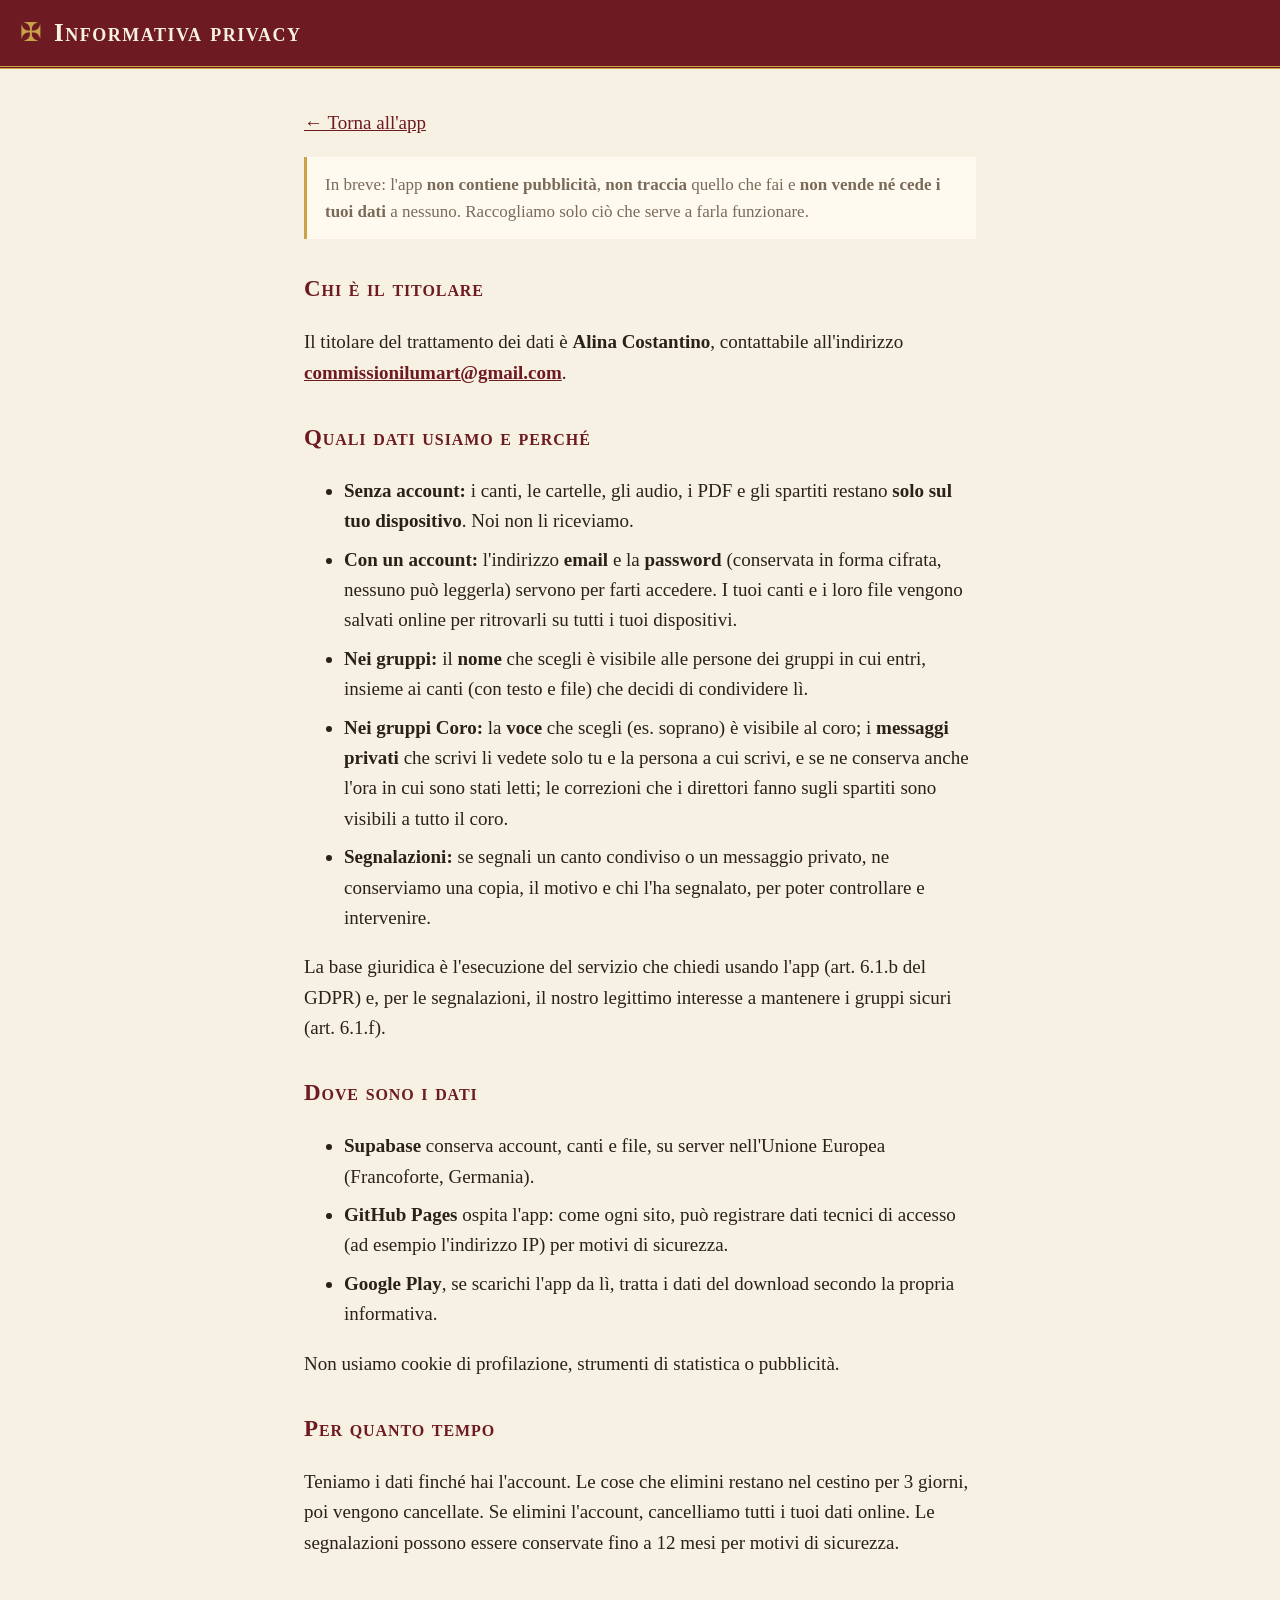
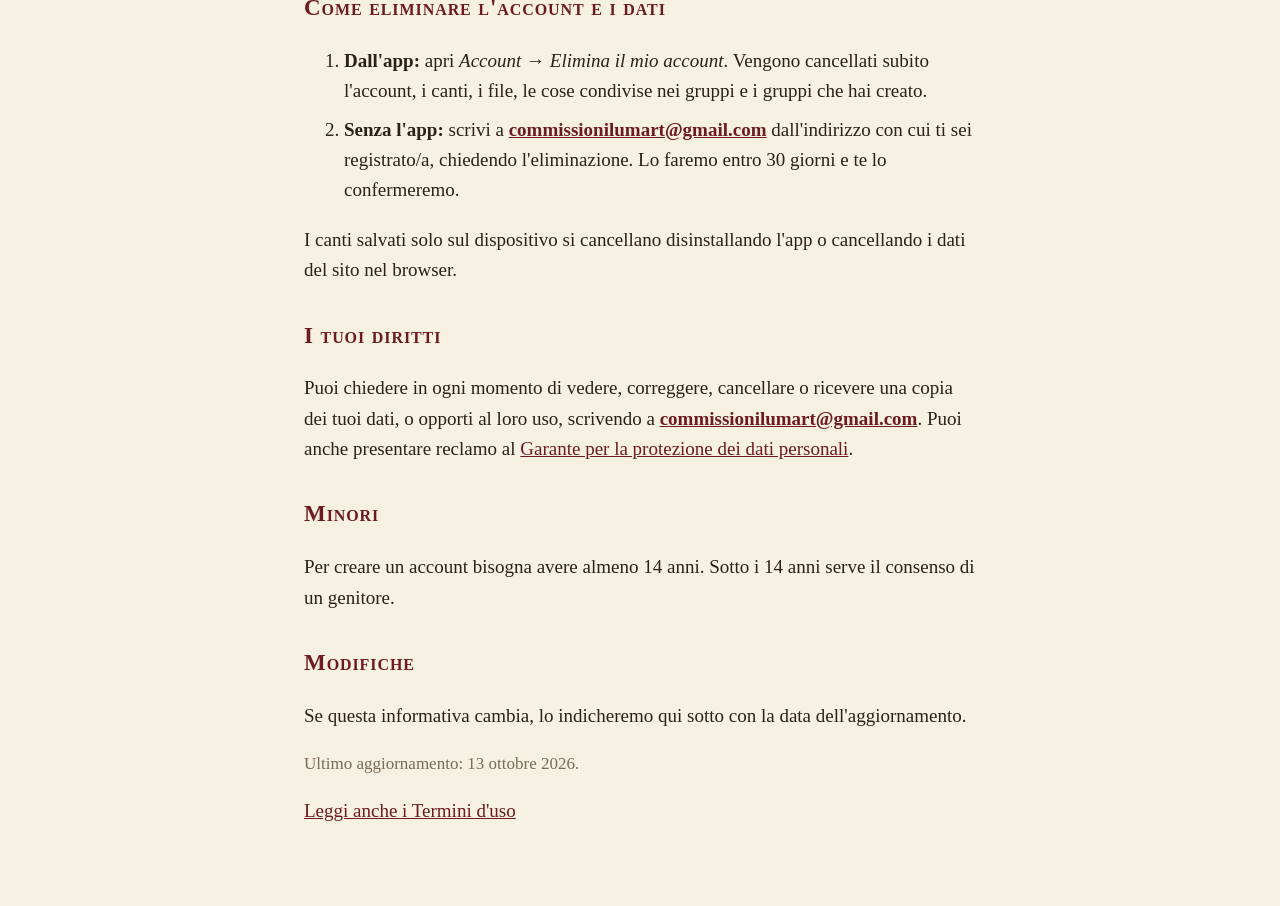
==== commit 5bc3745c: "Add files via upload" ====
--- a/privacy.html
+++ b/privacy.html
@@ -40,8 +40,11 @@
         vengono salvati online per ritrovarli su tutti i tuoi dispositivi.</li>
       <li><strong>Nei gruppi:</strong> il <strong>nome</strong> che scegli è visibile alle persone dei gruppi in cui entri,
         insieme ai canti (con testo e file) che decidi di condividere lì.</li>
-      <li><strong>Segnalazioni:</strong> se segnali un canto condiviso, ne conserviamo una copia, il motivo e chi l'ha
-        segnalato, per poter controllare e intervenire.</li>
+      <li><strong>Nei gruppi Coro:</strong> la <strong>voce</strong> che scegli (es. soprano) è visibile al coro; i
+        <strong>messaggi privati</strong> che scrivi li vedete solo tu e la persona a cui scrivi, e se ne conserva anche
+        l'ora in cui sono stati letti; le correzioni che i direttori fanno sugli spartiti sono visibili a tutto il coro.</li>
+      <li><strong>Segnalazioni:</strong> se segnali un canto condiviso o un messaggio privato, ne conserviamo una copia,
+        il motivo e chi l'ha segnalato, per poter controllare e intervenire.</li>
     </ul>
     <p>
       La base giuridica è l'esecuzione del servizio che chiedi usando l'app (art. 6.1.b del GDPR) e, per le
--- a/css/style.css
+++ b/css/style.css
@@ -1164,3 +1164,257 @@
   mask: url("data:image/svg+xml,%3Csvg xmlns='http://www.w3.org/2000/svg' viewBox='0 0 24 24' fill='none' stroke='black' stroke-width='1.8' stroke-linecap='round' stroke-linejoin='round'%3E%3Crect x='2' y='4' width='20' height='16' rx='2'/%3E%3Cpolyline points='22,6 12,13 2,6'/%3E%3C/svg%3E") center / contain no-repeat;
   align-self: center;
 }
+
+/* ---------- Bacheca del coro (come un'app di messaggi) ---------- */
+.schede button { font-size: clamp(0.66rem, 3.2vw, 0.85rem); white-space: nowrap; }
+.bacheca .avviso-bacheca { border-left: 4px solid var(--rubrica); }
+.bacheca .avviso-bacheca.mio { border-left-width: 1px; border-right: 4px solid var(--rubrica); }
+.bacheca .autore { display: flex; align-items: center; justify-content: space-between; gap: 0.5rem; }
+.bacheca .autore .btn-mini { width: 1.8rem; height: 1.8rem; font-size: 0.75rem; }
+
+/* Casella per scrivere, sempre in fondo (sopra la barra di navigazione) */
+.scrivi-avviso {
+  position: sticky;
+  bottom: calc(var(--altezza-nav) + env(safe-area-inset-bottom) + 0.5rem);
+  display: flex;
+  align-items: flex-end;
+  gap: 0.5rem;
+  margin-top: 1rem;
+  padding: 0.45rem;
+  border: 1px solid var(--oro);
+  border-radius: 24px;
+  background: var(--carta-chiara);
+  box-shadow: 0 4px 14px rgba(0, 0, 0, 0.18);
+}
+.scrivi-avviso textarea {
+  flex: 1;
+  min-height: 2.4rem;
+  max-height: 160px;
+  padding: 0.55rem 0.8rem;
+  border: 0;
+  background: transparent;
+  color: var(--inchiostro);
+  font: inherit;
+  font-size: 1rem;
+  line-height: 1.35;
+  resize: none;
+  outline: none;
+}
+.btn-invia {
+  flex: none;
+  width: 2.6rem;
+  height: 2.6rem;
+  border: 0;
+  border-radius: 50%;
+  background: var(--bordeaux);
+  color: #f7f1e3;
+  font-size: 1.1rem;
+  cursor: pointer;
+  box-shadow: inset 0 0 0 2px var(--oro);
+}
+.btn-invia:disabled { opacity: 0.5; }
+
+/* Notifiche nella pagina Account */
+.scheda-notifiche {
+  margin: 1.2rem 0 0.8rem;
+  padding: 0.7rem 0.9rem;
+  border: 1px solid var(--filetto);
+  border-radius: 8px;
+  background: var(--carta-chiara);
+}
+.scheda-notifiche p { margin: 0 0 0.5rem; font-size: 0.9rem; }
+#invito-notifiche { margin-bottom: 1rem; }
+
+/* ---------- Ricerca di canti e cartelle ---------- */
+.cerca { margin: 0 0 1rem; }
+.cerca input {
+  width: 100%;
+  padding: 0.7rem 1rem 0.7rem 2.6rem;
+  border: 1px solid var(--filetto);
+  border-radius: 999px;
+  background: var(--carta-chiara) no-repeat 0.9rem center / 1.1rem
+    url("data:image/svg+xml,%3Csvg xmlns='http://www.w3.org/2000/svg' viewBox='0 0 24 24' fill='none' stroke='%23a8998a' stroke-width='2.2' stroke-linecap='round'%3E%3Ccircle cx='11' cy='11' r='7'/%3E%3Cline x1='21' y1='21' x2='16.5' y2='16.5'/%3E%3C/svg%3E");
+  color: var(--inchiostro);
+  font: inherit;
+  font-size: 1rem;
+}
+.cerca input:focus { outline: 2px solid var(--oro); outline-offset: 1px; }
+.elenco .dove-sta {
+  margin-left: auto;
+  padding-left: 0.5rem;
+  color: var(--tenue);
+  font-size: 0.75rem;
+  white-space: nowrap;
+}
+.elenco button:has(.dove-sta)::after { margin-left: 0.4rem; }
+
+/* ---------- Alfabeto laterale "a rotella" ---------- */
+.alfabeto {
+  position: fixed;
+  right: 2px;
+  top: calc(4.6rem + env(safe-area-inset-top));
+  bottom: calc(var(--altezza-nav) + env(safe-area-inset-bottom) + 0.6rem);
+  z-index: 15;
+  display: flex;
+  flex-direction: column;
+  justify-content: space-between;
+  align-items: center;
+  width: 1.55rem;
+  padding: 0.3rem 0;
+  border-radius: 999px;
+  touch-action: none;  /* il dito trascina le lettere, non la pagina */
+  user-select: none;
+  -webkit-user-select: none;
+  cursor: pointer;
+}
+.alfabeto.in-uso { background: rgba(110, 26, 34, 0.12); }
+.alfabeto span {
+  color: var(--filetto);
+  font-size: clamp(0.55rem, 2.1vh, 0.75rem);
+  font-weight: 700;
+  line-height: 1;
+}
+.alfabeto span.presente { color: var(--titoli); }
+.alfabeto span.scelta { transform: scale(1.6); color: var(--rubrica); }
+/* con l'alfabeto, l'elenco lascia un po' di spazio a destra */
+body.con-alfabeto #schermata-elenco .elenco { padding-right: 1.4rem; }
+
+/* La lettera grande al centro mentre si scorre */
+.lettera-grande {
+  position: fixed;
+  left: 50%;
+  top: 45%;
+  z-index: 30;
+  display: grid;
+  place-items: center;
+  width: 5rem;
+  height: 5rem;
+  transform: translate(-50%, -50%);
+  border: 2px solid var(--oro);
+  border-radius: 18px;
+  background: var(--bordeaux);
+  color: #f7f1e3;
+  font-family: var(--font-libro);
+  font-size: 2.8rem;
+  font-weight: 700;
+  box-shadow: 0 8px 24px rgba(0, 0, 0, 0.3);
+  pointer-events: none;
+}
+
+/* ---------- Schede del coro: icona sopra e scritta sotto ---------- */
+.schede button { position: relative; padding: 0.45rem 0.1rem; line-height: 1.15; }
+.schede button .ic { display: block; font-size: 1.05rem; }
+.pallino-scheda {
+  position: absolute;
+  top: 0.25rem;
+  right: 18%;
+  width: 0.6rem;
+  height: 0.6rem;
+  border-radius: 50%;
+  background: var(--rubrica);
+}
+
+/* ---------- Messaggi privati ---------- */
+.conversazione-voce { display: flex; flex-direction: column; align-items: flex-start !important; gap: 0.15rem; }
+.conversazione-voce .riga-nome { display: flex; width: 100%; align-items: center; gap: 0.5rem; }
+.conversazione-voce .riga-nome .nuovi {
+  margin-left: auto;
+  padding: 0.1rem 0.55rem;
+  border-radius: 999px;
+  background: var(--rubrica);
+  color: #fff;
+  font-size: 0.7rem;
+  font-weight: 700;
+}
+.conversazione-voce .anteprima {
+  max-width: 100%;
+  overflow: hidden;
+  color: var(--tenue);
+  font-size: 0.8rem;
+  font-weight: 400;
+  white-space: nowrap;
+  text-overflow: ellipsis;
+}
+.elenco .conversazione-voce::after { display: none; }
+.testa-conversazione {
+  display: flex;
+  align-items: center;
+  gap: 0.7rem;
+  margin-bottom: 0.8rem;
+}
+.testa-conversazione strong { color: var(--titoli); font-size: 1.1rem; overflow-wrap: anywhere; }
+.privati .messaggio .autore { display: flex; align-items: center; justify-content: space-between; gap: 0.5rem; }
+.privati .messaggio .btn-mini { width: 1.8rem; height: 1.8rem; font-size: 0.75rem; }
+.letto { color: var(--tenue); font-size: 0.7rem; font-weight: 400; }
+
+/* ---------- File per voce ---------- */
+.voci-file { list-style: none; margin: 0.6rem 0 1rem; padding: 0; display: flex; flex-direction: column; gap: 0.6rem; }
+.voci-file li { display: flex; flex-direction: column; gap: 0.25rem; }
+.voci-file .nome-file { font-size: 0.9rem; overflow-wrap: anywhere; }
+.voci-file select {
+  padding: 0.45rem 0.6rem;
+  border: 1px solid var(--filetto);
+  border-radius: 6px;
+  background: var(--carta-chiara);
+  color: var(--inchiostro);
+  font: inherit;
+}
+.etichetta-voce { color: var(--rubrica); font-size: 0.78rem; font-weight: 700; }
+
+/* ---------- Correzioni sopra lo spartito ---------- */
+.pagina-spartito { position: relative; width: max-content; margin: 0 auto 0.6rem; }
+.spartito .pagina-spartito > canvas:first-child,
+.spartito .pagina-spartito > img { margin: 0; }
+.spartito .strato-correzioni {
+  position: absolute;
+  inset: 0;
+  width: 100%;
+  height: 100%;
+  margin: 0;
+  border: 0;
+  background: transparent;
+  box-shadow: none;
+  pointer-events: none;
+}
+.spartiti.senza-correzioni .strato-correzioni { display: none; }
+.spartiti.modo-correzione .strato-correzioni { pointer-events: auto; touch-action: none; cursor: crosshair; }
+.spartiti.modo-correzione.mano .strato-correzioni { pointer-events: none; }
+.spartiti.modo-correzione .pagina-spartito { outline: 2px dashed var(--rubrica); outline-offset: 2px; }
+body.correggendo #schermata-canto { padding-bottom: 9rem; }
+
+.barra-correzioni {
+  position: fixed;
+  left: 50%;
+  bottom: calc(var(--altezza-nav) + env(safe-area-inset-bottom) + 0.5rem);
+  z-index: 25;
+  display: flex;
+  flex-direction: column;
+  gap: 0.35rem;
+  width: min(30rem, calc(100% - 1rem));
+  padding: 0.45rem;
+  transform: translateX(-50%);
+  border: 1px solid var(--oro);
+  border-radius: 16px;
+  background: var(--carta-chiara);
+  box-shadow: 0 6px 20px rgba(0, 0, 0, 0.25);
+}
+.barra-correzioni .strumenti { display: flex; align-items: center; gap: 0.3rem; }
+.barra-correzioni button {
+  flex: 1;
+  min-width: 0;
+  height: 2.5rem;
+  border: 1px solid var(--filetto);
+  border-radius: 10px;
+  background: var(--carta);
+  color: var(--inchiostro);
+  font: inherit;
+  font-weight: 700;
+  cursor: pointer;
+}
+.barra-correzioni button.attivo { border: 2px solid var(--bordeaux); background: var(--carta-chiara); box-shadow: inset 0 0 0 2px var(--oro); }
+.barra-correzioni .punta { display: inline-block; width: 0.9rem; height: 0.9rem; border-radius: 50%; vertical-align: middle; }
+.barra-correzioni .punta.larga { width: 1.3rem; height: 0.6rem; border-radius: 3px; }
+.barra-correzioni .fine { flex: 1.6; background: var(--bordeaux); color: #f7f1e3; border-color: var(--oro); }
+.stato-correzioni { flex: 2; color: var(--tenue); font-size: 0.72rem; text-align: center; }
+.barra-correzioni .punta { box-shadow: 0 0 0 2px #fff, 0 0 0 3px rgba(0, 0, 0, 0.35); }
+#dialogo-voci .dettaglio { color: var(--tenue); font-size: 0.85rem; font-weight: 400; }
